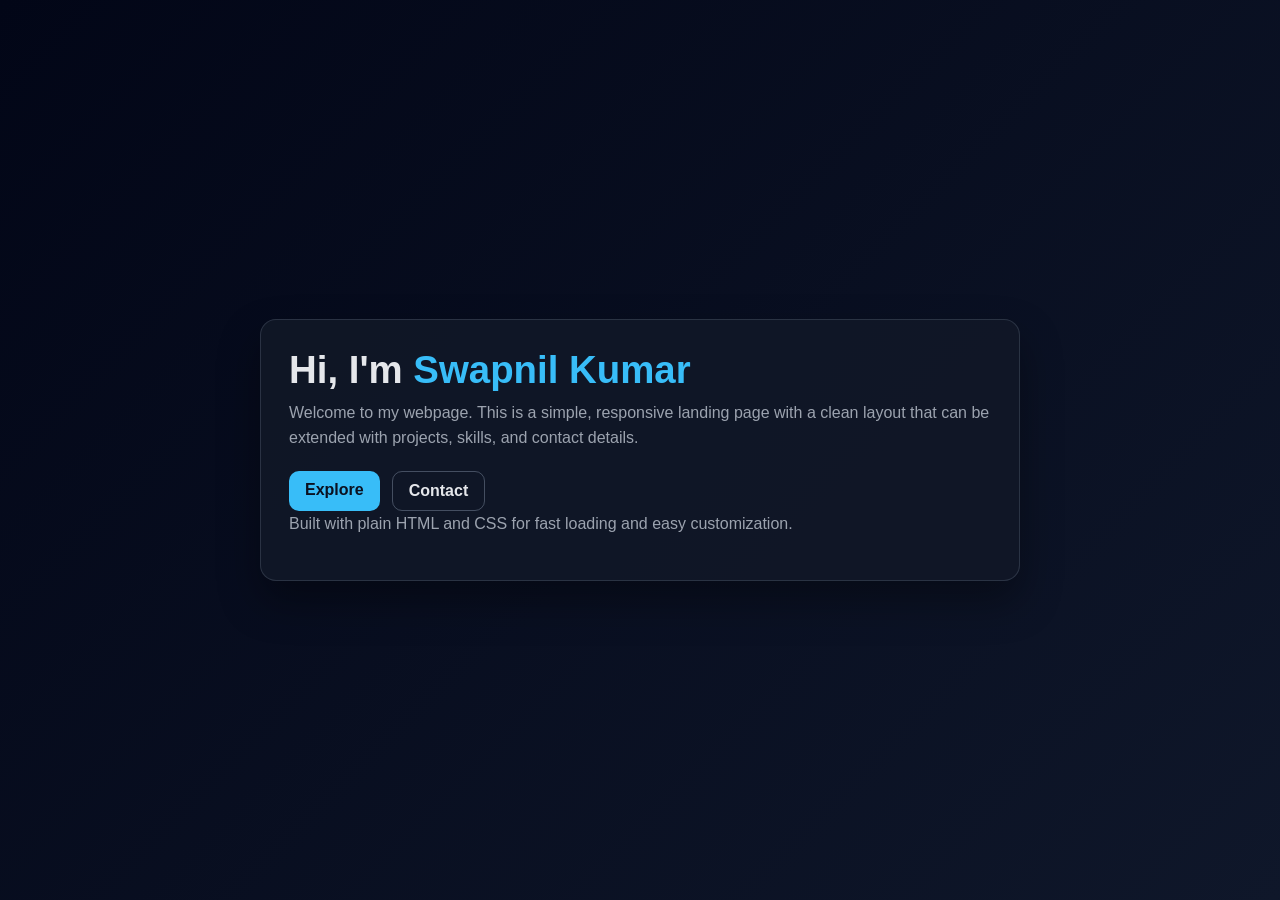
==== index.html @ 284d5efa "Add initial responsive webpage" ====
<!DOCTYPE html>
<html lang="en">
<head>
  <meta charset="UTF-8" />
  <meta name="viewport" content="width=device-width, initial-scale=1.0" />
  <title>Swapnil Kumar | Webpage</title>
  <style>
    :root {
      --bg: #0f172a;
      --card: #111827;
      --text: #e5e7eb;
      --muted: #9ca3af;
      --accent: #38bdf8;
    }

    * {
      box-sizing: border-box;
    }

    body {
      margin: 0;
      font-family: Arial, sans-serif;
      background: linear-gradient(135deg, #020617, var(--bg));
      color: var(--text);
      min-height: 100vh;
      display: grid;
      place-items: center;
      padding: 24px;
    }

    .card {
      width: min(760px, 100%);
      background: rgba(17, 24, 39, 0.9);
      border: 1px solid rgba(148, 163, 184, 0.2);
      border-radius: 16px;
      padding: 28px;
      box-shadow: 0 20px 40px rgba(0, 0, 0, 0.35);
    }

    h1 {
      margin: 0 0 8px;
      font-size: clamp(1.8rem, 3vw, 2.5rem);
    }

    p {
      margin: 0 0 16px;
      line-height: 1.6;
      color: var(--muted);
    }

    .accent {
      color: var(--accent);
    }

    .actions {
      display: flex;
      gap: 12px;
      flex-wrap: wrap;
      margin-top: 20px;
    }

    .button {
      display: inline-block;
      text-decoration: none;
      color: #0b1120;
      background: var(--accent);
      padding: 10px 16px;
      border-radius: 10px;
      font-weight: 700;
    }

    .button.secondary {
      background: transparent;
      border: 1px solid rgba(148, 163, 184, 0.4);
      color: var(--text);
    }
  </style>
</head>
<body>
  <main class="card">
    <h1>Hi, I'm <span class="accent">Swapnil Kumar</span></h1>
    <p>
      Welcome to my webpage. This is a simple, responsive landing page with a
      clean layout that can be extended with projects, skills, and contact details.
    </p>
    <div class="actions">
      <a class="button" href="#about">Explore</a>
      <a class="button secondary" href="mailto:hello@example.com">Contact</a>
    </div>
    <section id="about">
      <p>
        Built with plain HTML and CSS for fast loading and easy customization.
      </p>
    </section>
  </main>
</body>
</html>
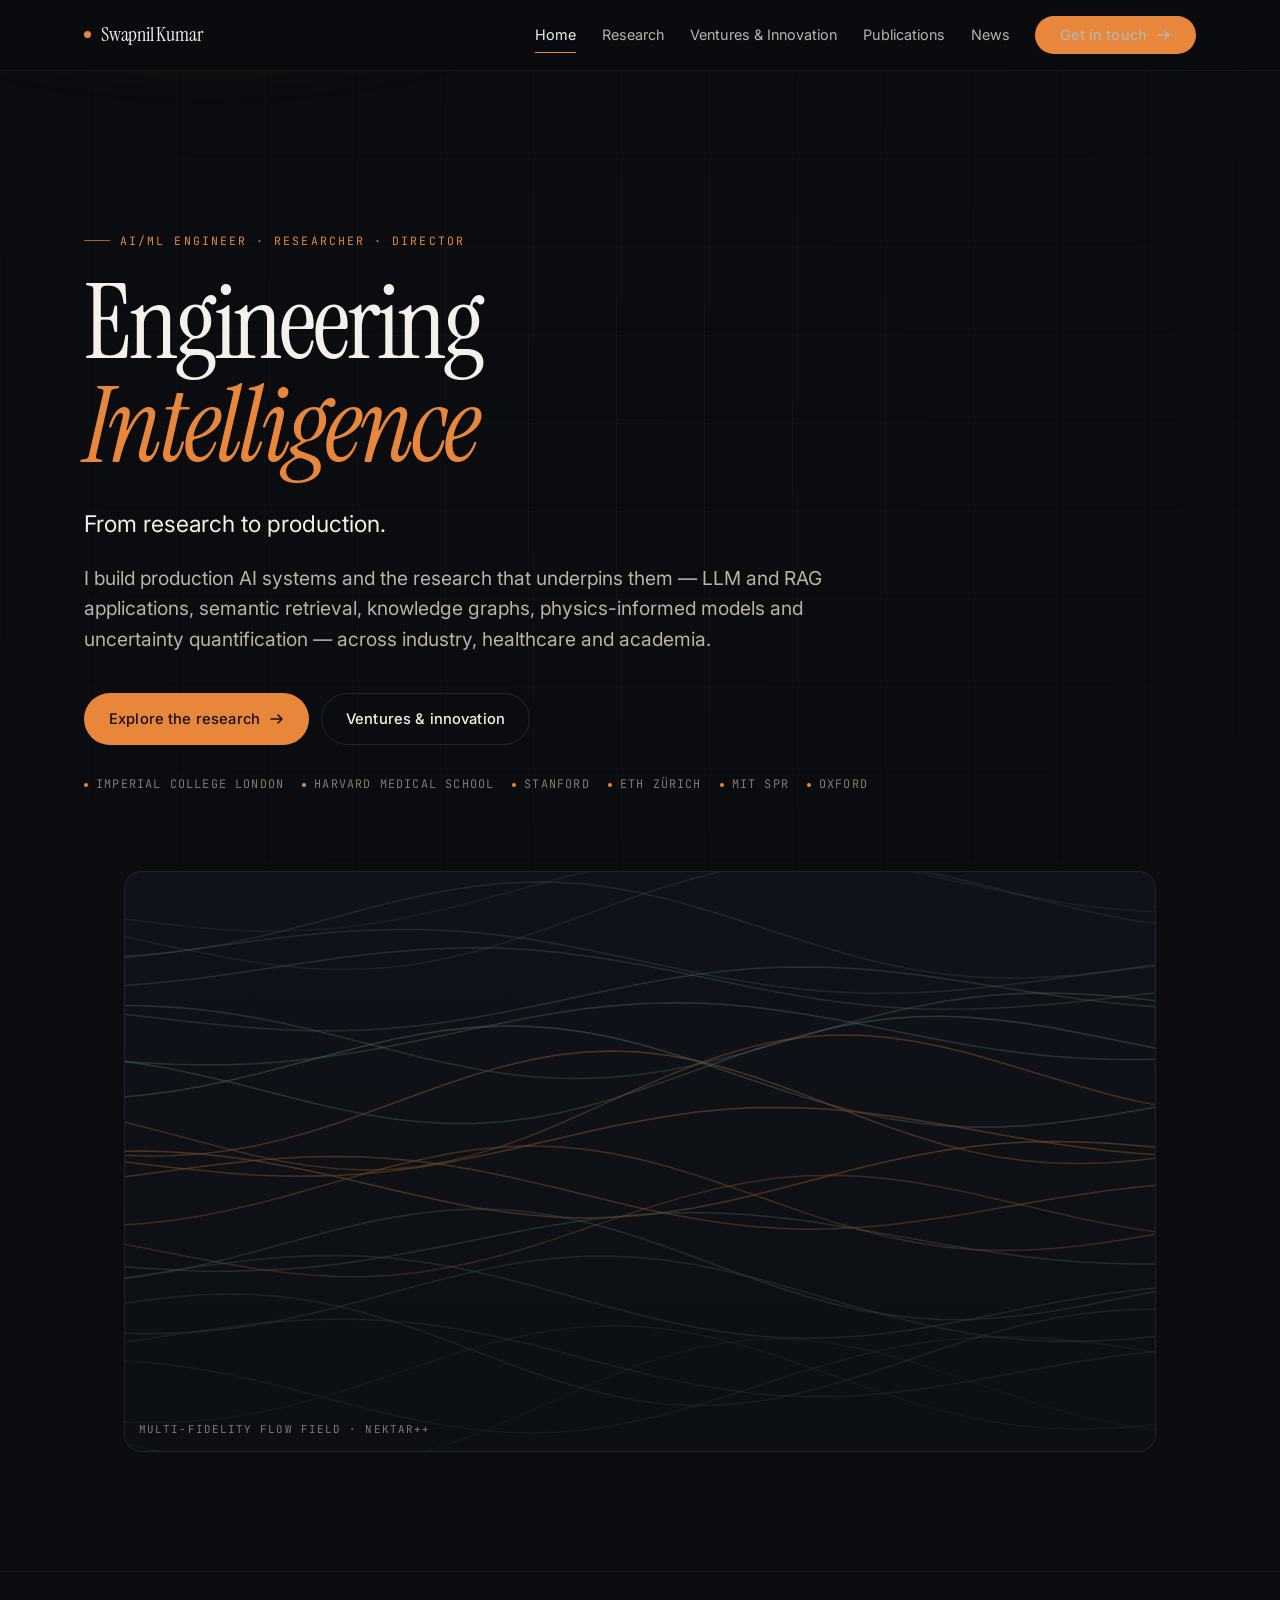
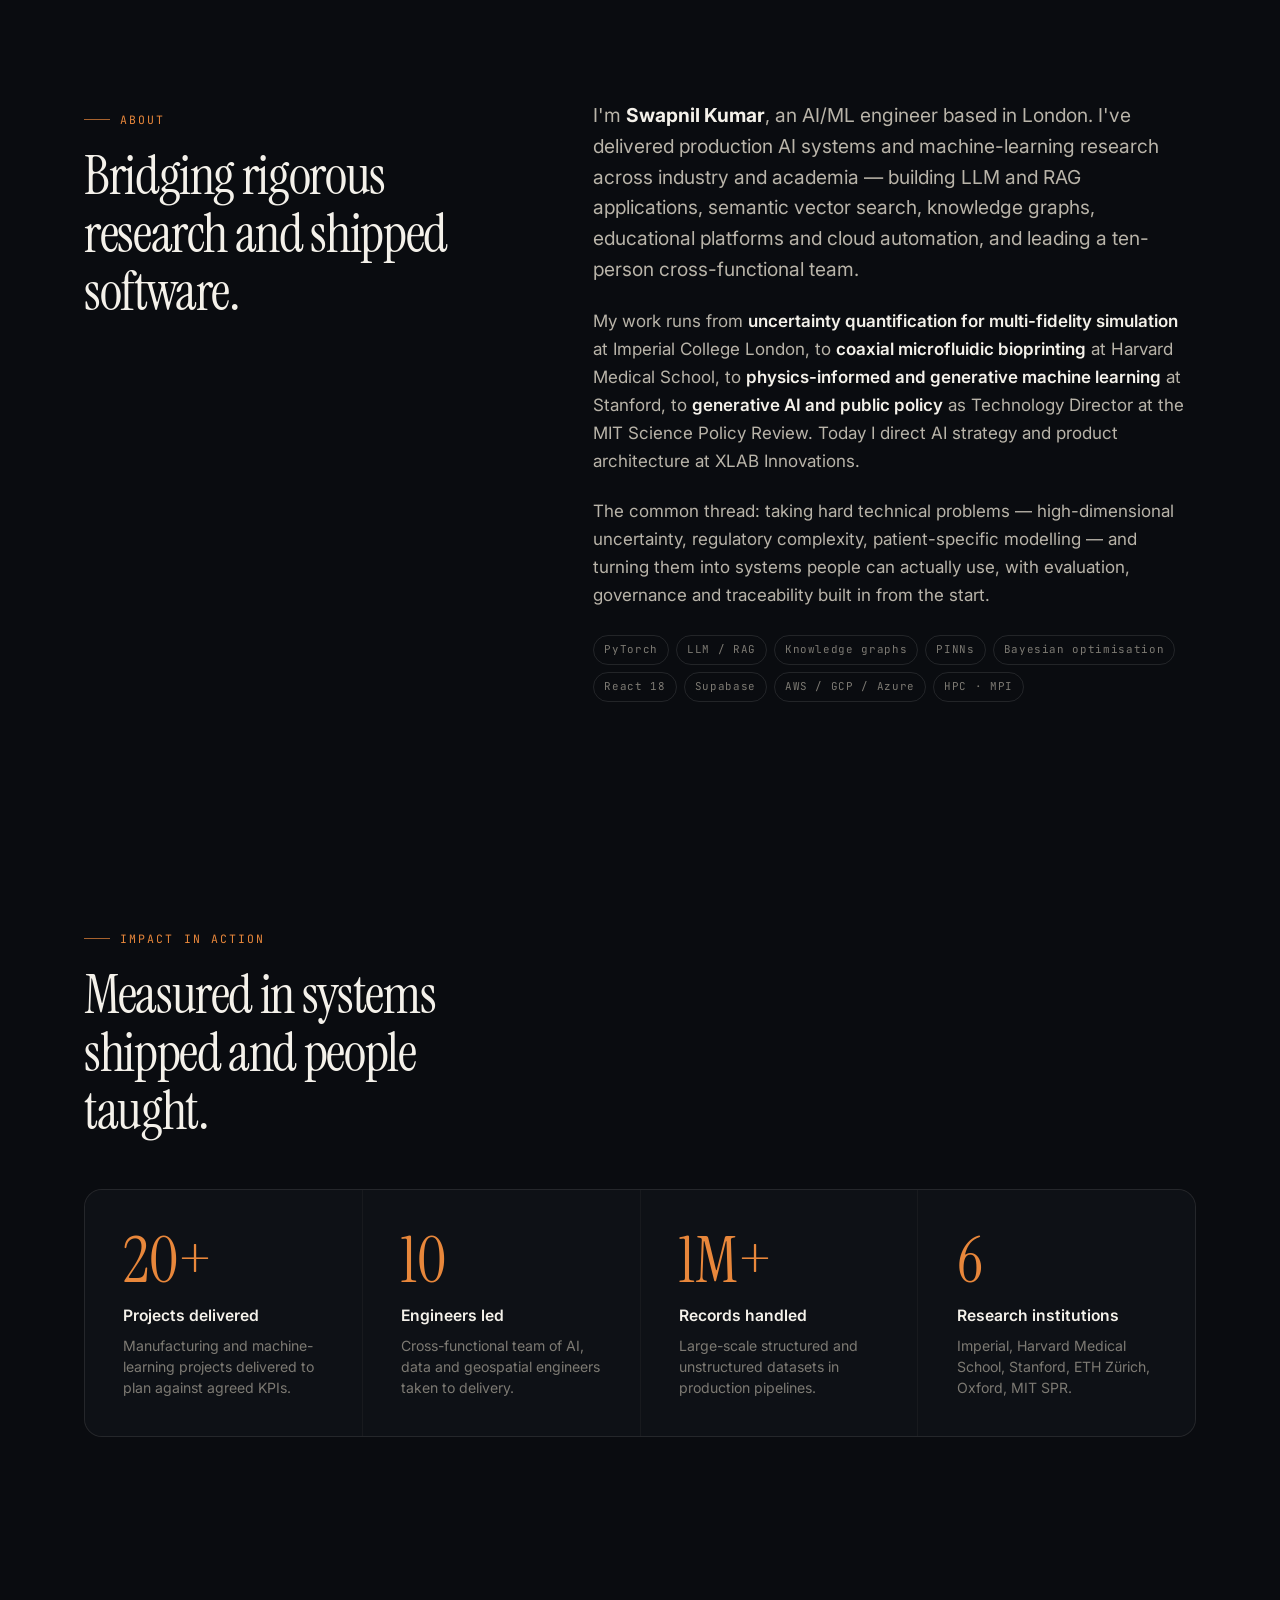
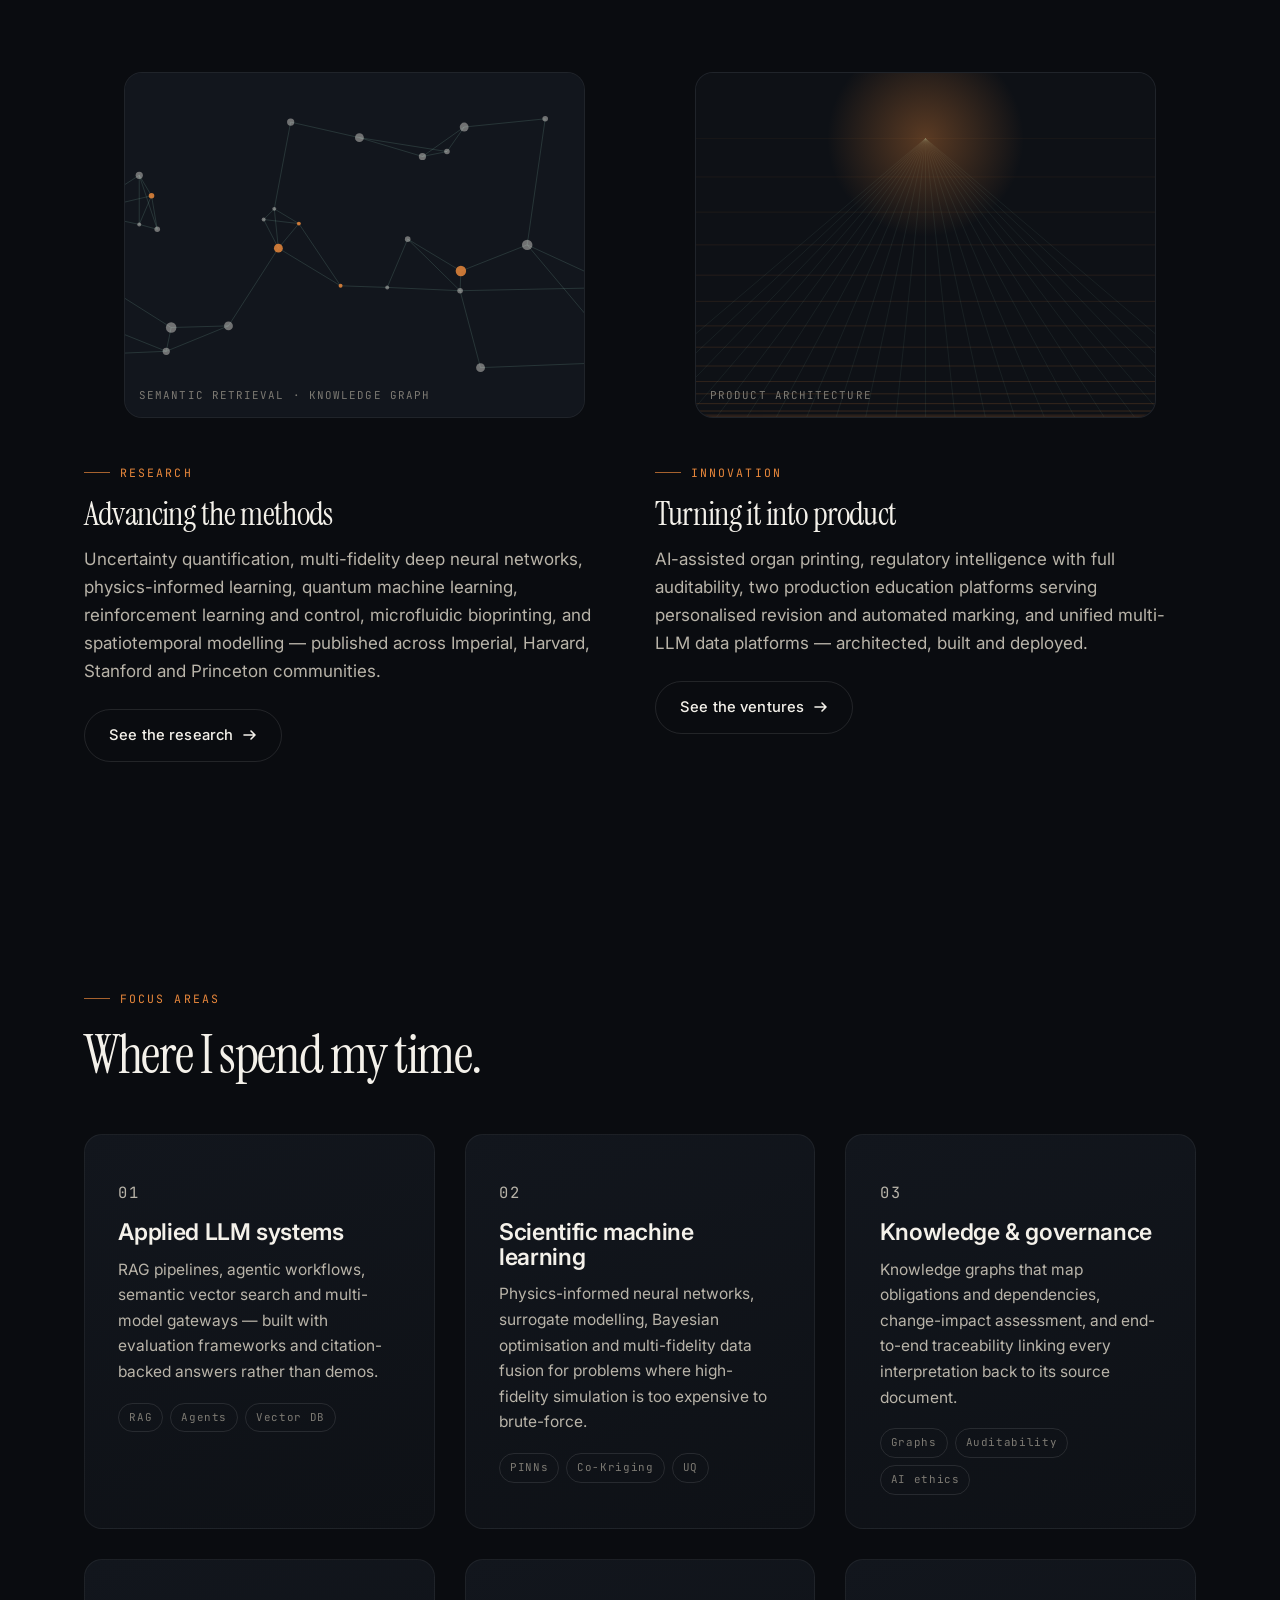
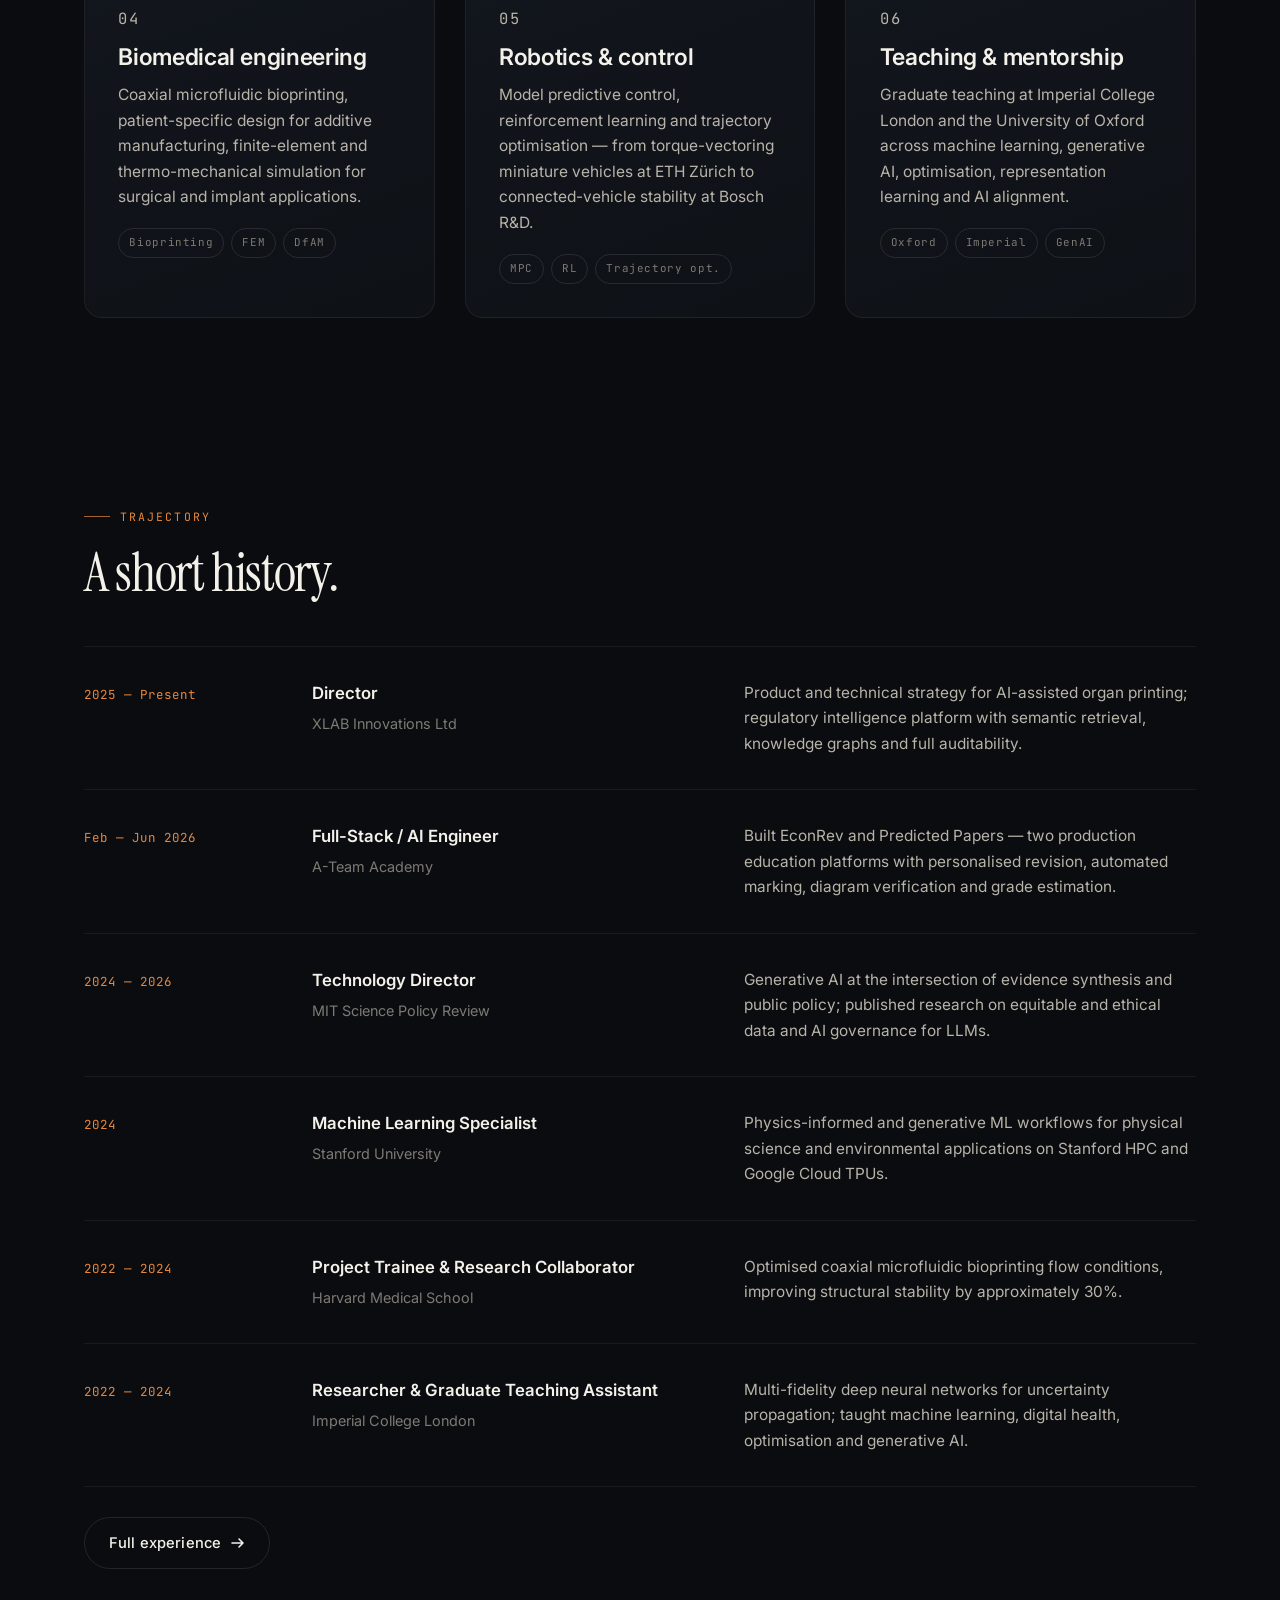
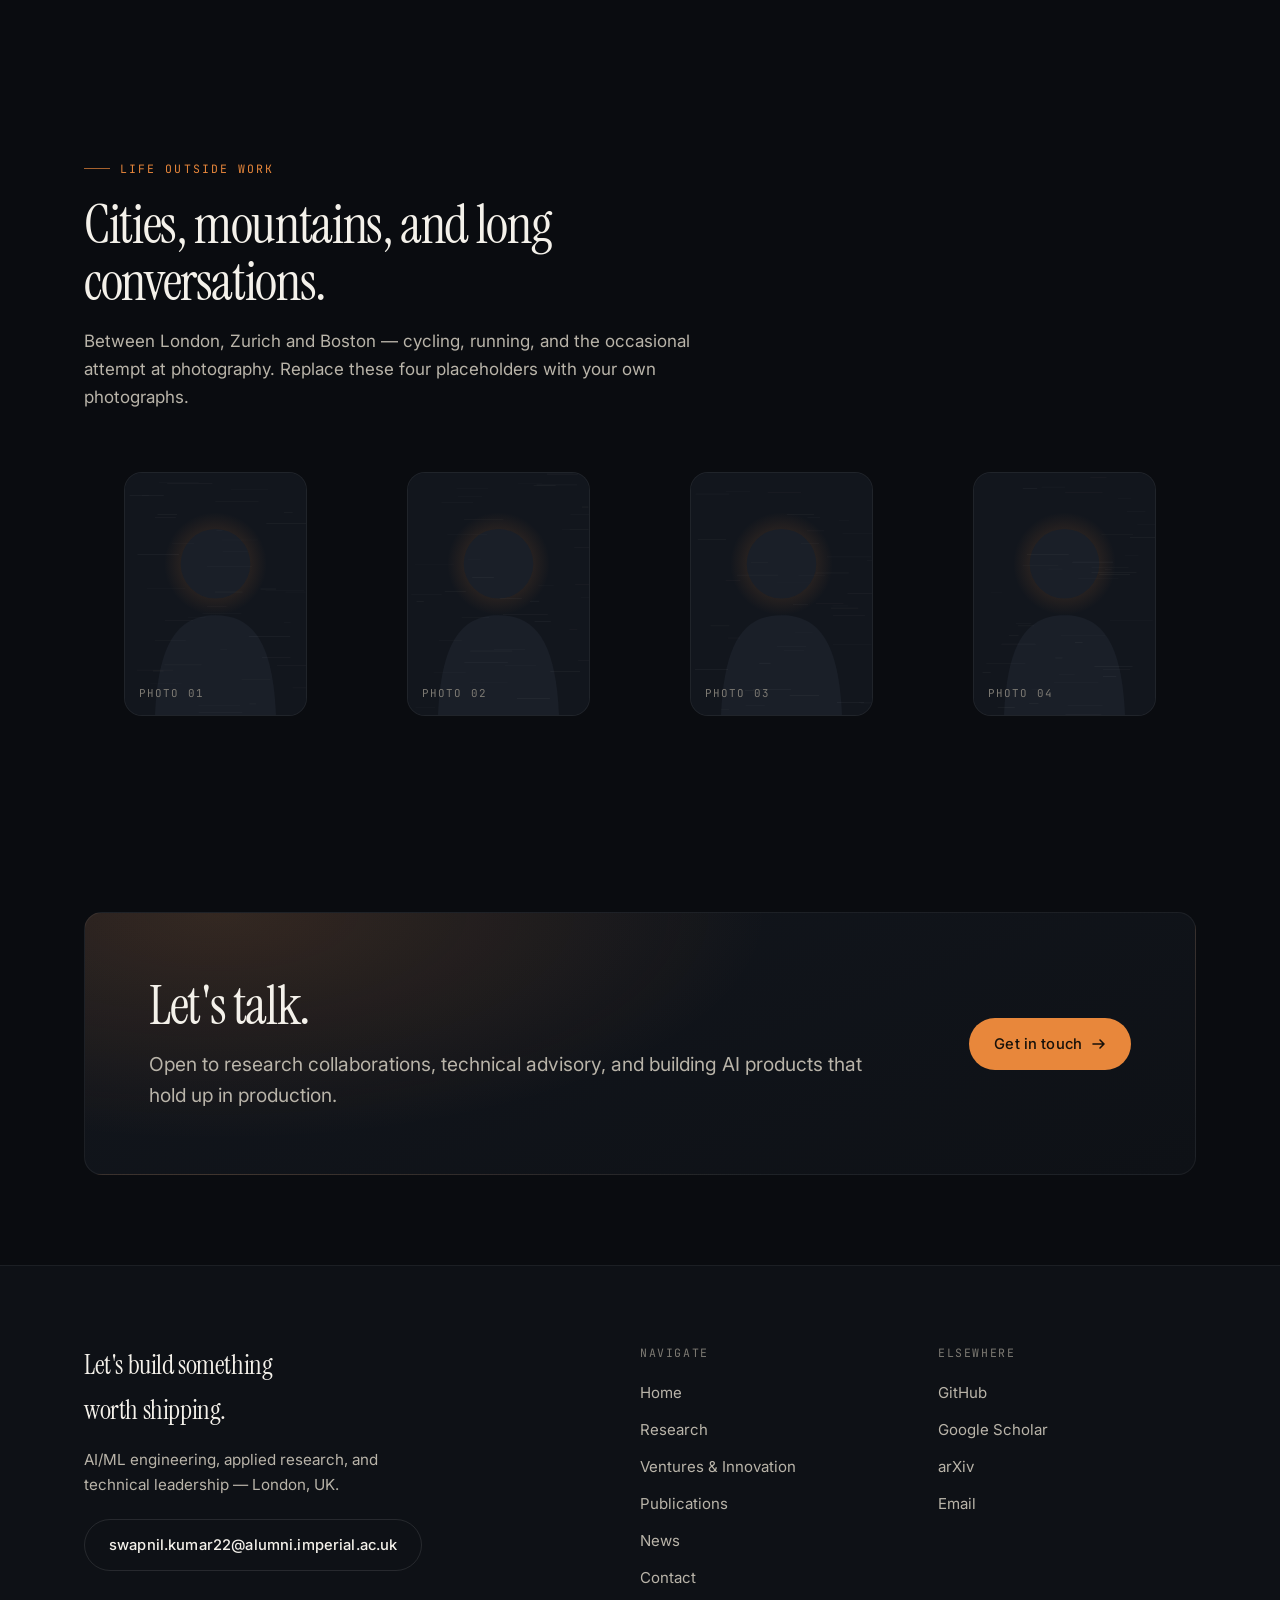
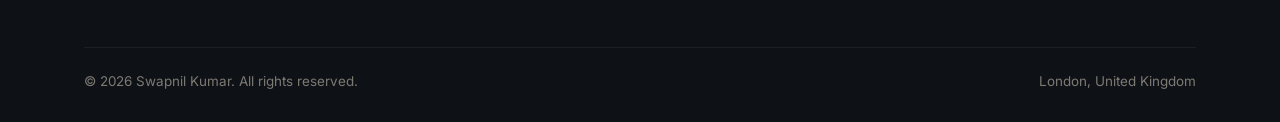
==== commit 90bbc818: "Publish open access website" ====
--- a/index.html
+++ b/index.html
@@ -1,97 +1,27 @@
 <!DOCTYPE html>
 <html lang="en">
-<head>
-  <meta charset="UTF-8" />
-  <meta name="viewport" content="width=device-width, initial-scale=1.0" />
-  <title>Swapnil Kumar | Webpage</title>
-  <style>
-    :root {
-      --bg: #0f172a;
-      --card: #111827;
-      --text: #e5e7eb;
-      --muted: #9ca3af;
-      --accent: #38bdf8;
-    }
-
-    * {
-      box-sizing: border-box;
-    }
-
-    body {
-      margin: 0;
-      font-family: Arial, sans-serif;
-      background: linear-gradient(135deg, #020617, var(--bg));
-      color: var(--text);
-      min-height: 100vh;
-      display: grid;
-      place-items: center;
-      padding: 24px;
-    }
-
-    .card {
-      width: min(760px, 100%);
-      background: rgba(17, 24, 39, 0.9);
-      border: 1px solid rgba(148, 163, 184, 0.2);
-      border-radius: 16px;
-      padding: 28px;
-      box-shadow: 0 20px 40px rgba(0, 0, 0, 0.35);
-    }
-
-    h1 {
-      margin: 0 0 8px;
-      font-size: clamp(1.8rem, 3vw, 2.5rem);
-    }
-
-    p {
-      margin: 0 0 16px;
-      line-height: 1.6;
-      color: var(--muted);
-    }
-
-    .accent {
-      color: var(--accent);
-    }
-
-    .actions {
-      display: flex;
-      gap: 12px;
-      flex-wrap: wrap;
-      margin-top: 20px;
-    }
-
-    .button {
-      display: inline-block;
-      text-decoration: none;
-      color: #0b1120;
-      background: var(--accent);
-      padding: 10px 16px;
-      border-radius: 10px;
-      font-weight: 700;
-    }
-
-    .button.secondary {
-      background: transparent;
-      border: 1px solid rgba(148, 163, 184, 0.4);
-      color: var(--text);
-    }
-  </style>
-</head>
-<body>
-  <main class="card">
-    <h1>Hi, I'm <span class="accent">Swapnil Kumar</span></h1>
-    <p>
-      Welcome to my webpage. This is a simple, responsive landing page with a
-      clean layout that can be extended with projects, skills, and contact details.
-    </p>
-    <div class="actions">
-      <a class="button" href="#about">Explore</a>
-      <a class="button secondary" href="mailto:hello@example.com">Contact</a>
-    </div>
-    <section id="about">
-      <p>
-        Built with plain HTML and CSS for fast loading and easy customization.
-      </p>
-    </section>
-  </main>
-</body>
+  <head>
+    <meta charset="utf-8">
+    <meta http-equiv="refresh" content="0; url=site/index.html">
+    <meta name="viewport" content="width=device-width, initial-scale=1">
+    <title>Swapnil Kumar — Open Access Website</title>
+    <script>
+      window.location.replace('site/index.html');
+    </script>
+    <style>
+      body {
+        margin: 0;
+        min-height: 100vh;
+        display: grid;
+        place-items: center;
+        background: #0a0c10;
+        color: #f4f1ea;
+        font-family: system-ui, sans-serif;
+      }
+      a { color: #e8873b; }
+    </style>
+  </head>
+  <body>
+    <p>If you are not redirected automatically, open <a href="site/index.html">the site</a>.</p>
+  </body>
 </html>
